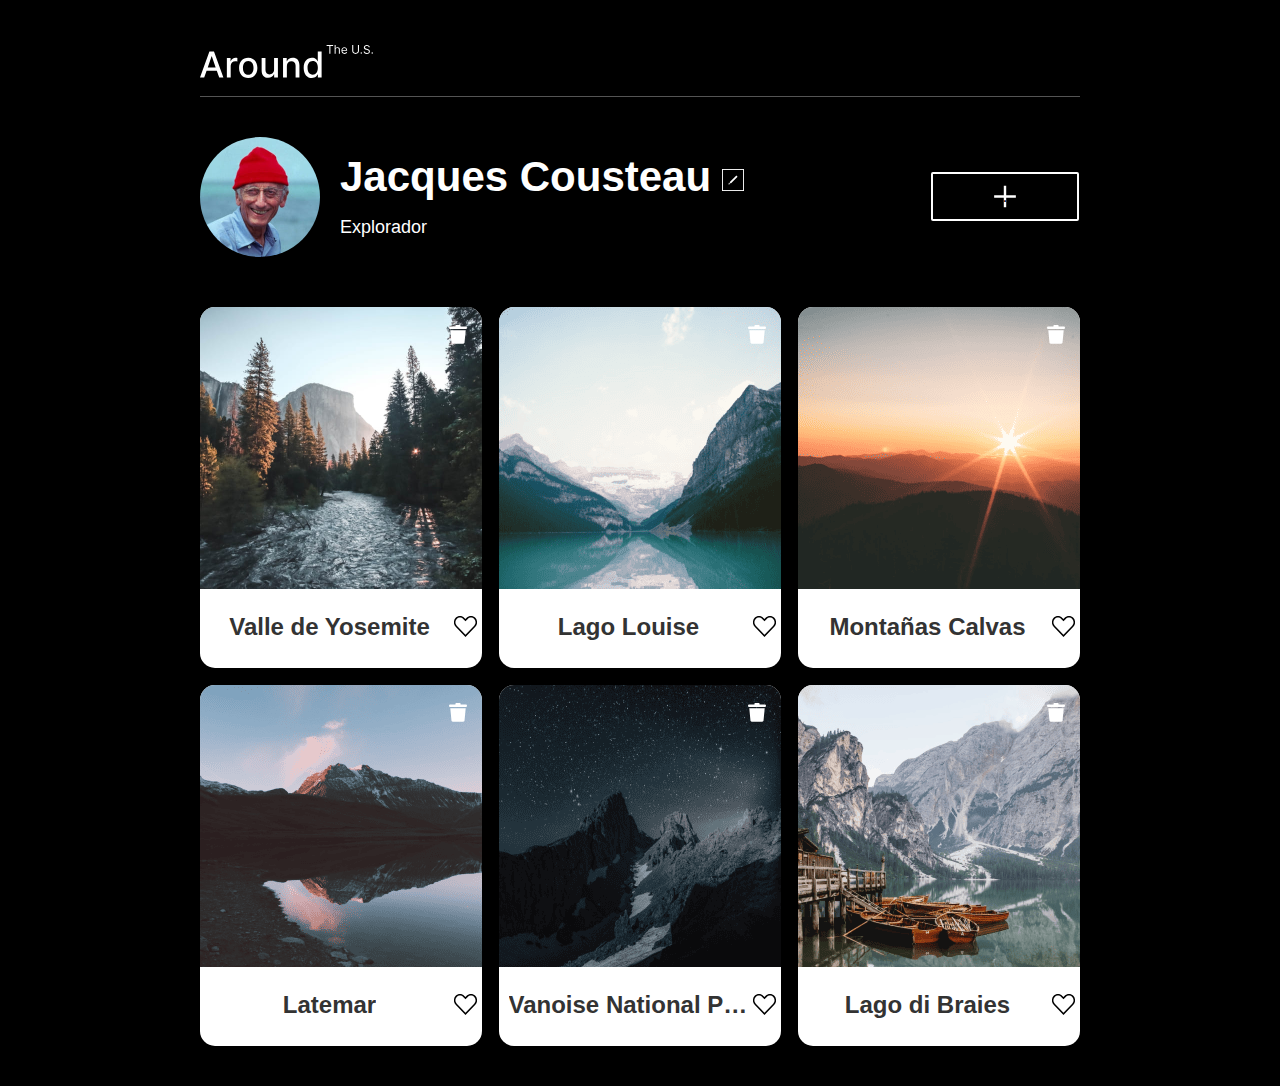
==== index.html @ 753c909e "add comprovation of form" ====
<!DOCTYPE html>
<html lang="en">
<head>
    <meta charset="UTF-8">
    <meta name="viewport" content="width=device-width, initial-scale=1.0">
    <meta name="keywords" content="HTML, CSS, JavaScript">
    <meta name="description" content="This is a website which represents a social network model in which you can create a profile, add photos and like them.">
    <meta name="author" content="Esteban Castañeda">
    <link rel="stylesheet" href="./pages/index.css">
    <link rel="icon" href="./image/icon.ico" type="image/x-icon">
    <title>around the US</title>
</head>
<body>
    <div class="page">
        <header class="header">
            <h1 class="header__title header__title_word"><img src="./image/header.svg" alt=""></h1>
        </header>
        <main class="content">
            <section class="profile">
                
                <img src="./image/perfil_image.jpg" alt="profile of a men" class="profile__image">
                <div class="profile__info">
                <ul class="profile__info-list">
                    <li><h1 class="profile__info-name" id="name">Jacques Cousteau</h1></li>
                    <li><p class="profile__info-description" id="description">Explorador</p></li>
                </ul>
                
                <button class="profile__edit-button" type="button">.</button>
                </div>
                <button class="profile__add-button" type="button">.</button>
            </section>
                <template id="modal-template">
                    <div class="modal hidden">
                        <div class="modal__content ">
                            <button class="close" type="button"></button>
                            <h2 class="modal__content_header">Editar perfil</h2>
                            <form class="modal__form form" novalidate>
                                <input type="text" id="nombre" placeholder="Nombre" class="modal__form_name modal__input" minlength="2" maxlength="40" required>
                                <span class="nombre-error modal__error"></span>
                                <input type="text" id="descripcion" placeholder="Acerca de mí" class="modal__form_description modal__input" min="2" max="200" required>
                                <span class="descripcion-error modal__error"></span>
                                <button type="submit" class="modal__content_button form__submit">Guardar</button>
                            </form>
                        </div>
                    </div>
                </template>
            <template id="modal__add-template">
                <div class="modal__add hidden">
                    <div class="modal__add-content">
                        <button class="close__add" type="button"></button>
                        <h2 class="modal__add-content-header">Nuevo Lugar</h2>
                        <form class="modal__add-form form" novalidate>
                            <input type="text" id="nombreAdd" placeholder="Titulo" class="modal__add-form-name modal__input " minlength="2" maxlength="30" required>
                            <span class="nombreAdd-error modal__error"></span>
                            <input type="url" id="imageAdd" placeholder="Enlace a la imagen" class="modal__add-form-description modal__input" required>
                            <span class="imageAdd-error modal__error"></span>
                            <button type="submit" class="modal__add-content-button form__submit">Crear</button>
                        </form>
                    </div>
                </div>
            </template>
            <template id="galery">
                <div class="galery__item">
                    <img src="" alt="landscape image" class="galery__item-image">
                    <button class="galery__item-delete-button"></button>
                    <div class="galery__item-content">
                    <p class="galery__item-name"></p>
                    <button class="galery__item-like-button"></button>
                    </div>
                </div>
            </template>

            <div id="galery__content"></div>

            <div id="popupimg" class="popupimg hidden">
                <div class="popupimg__content">
                    <button class="popupimg__content-close"></button>
                    <img src="" alt="imagen ampliada" class="popupimg__content-image">
                    <p class="popupimg__content-title"></p>
                </div>
            </div>
        </main>

    </div>
    <script src="./scripts/index.js"></script>
</body>
</html>
---- pages/index.css ----
@import url(../vendor/normalize.css);
@import url(../vendor/font.css);
@import url(../blocks/body.css);
@import url(../blocks/content.css);
@import url(../blocks/page.css);
@import url(../blocks/header.css);
@import url(../blocks/profile.css);
@import url(../blocks/galery.css);
@import url(../blocks/modal.css);
@import url(../blocks/modalAdd.css);
@import url(../blocks/hidden.css);
@import url(../blocks/popupi.css);
@import url(../blocks/formError.css);
@import url(../blocks/media.css);
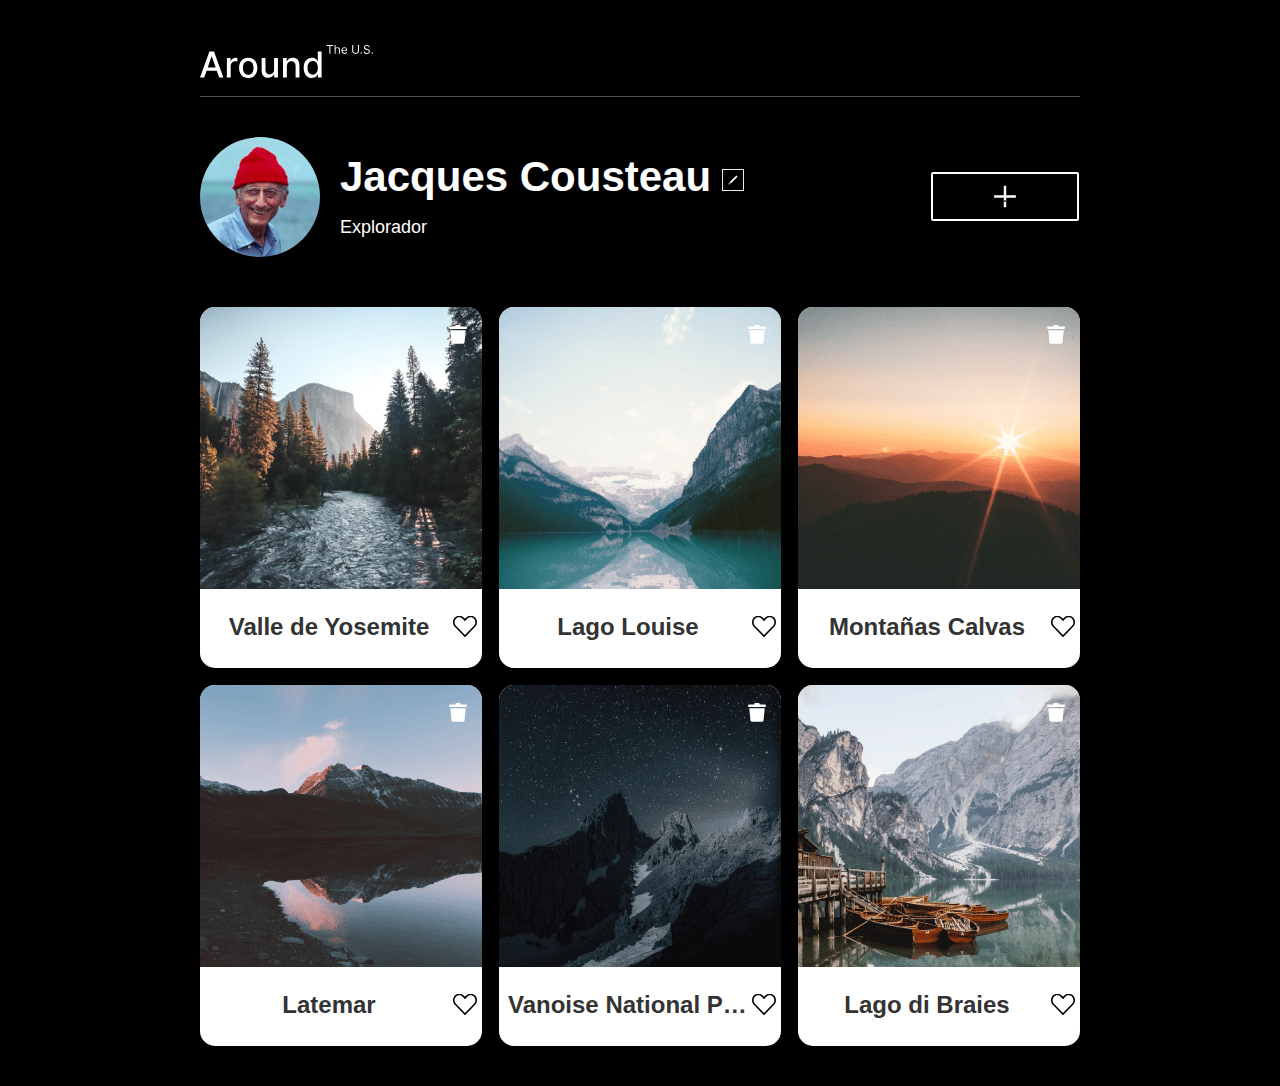
==== commit ed4484f1: "add class card and fromvalidator" ====
--- a/index.html
+++ b/index.html
@@ -29,7 +29,7 @@
                 </div>
                 <button class="profile__add-button" type="button">.</button>
             </section>
-                <template id="modal-template">
+                <div id="modal-edit-all">
                     <div class="modal hidden">
                         <div class="modal__content ">
                             <button class="close" type="button"></button>
@@ -37,15 +37,15 @@
                             <form class="modal__form form" novalidate>
                                 <input type="text" id="nombre" placeholder="Nombre" class="modal__form_name modal__input" minlength="2" maxlength="40" required>
                                 <span class="nombre-error modal__error"></span>
-                                <input type="text" id="descripcion" placeholder="Acerca de mí" class="modal__form_description modal__input" min="2" max="200" required>
+                                <input type="text" id="descripcion" placeholder="Acerca de mí" class="modal__form_description modal__input" minlength="2" maxlength="200" required>
                                 <span class="descripcion-error modal__error"></span>
                                 <button type="submit" class="modal__content_button form__submit">Guardar</button>
                             </form>
                         </div>
                     </div>
-                </template>
-            <template id="modal__add-template">
-                <div class="modal__add hidden">
+                </div>
+            <div id="modal__add-all">
+                <div class="modal__add hidden modal">       
                     <div class="modal__add-content">
                         <button class="close__add" type="button"></button>
                         <h2 class="modal__add-content-header">Nuevo Lugar</h2>
@@ -58,13 +58,13 @@
                         </form>
                     </div>
                 </div>
-            </template>
+            </div>
             <template id="galery">
                 <div class="galery__item">
                     <img src="" alt="landscape image" class="galery__item-image">
                     <button class="galery__item-delete-button"></button>
                     <div class="galery__item-content">
-                    <p class="galery__item-name"></p>
+                    <p class="galery__item-name">   </p>
                     <button class="galery__item-like-button"></button>
                     </div>
                 </div>
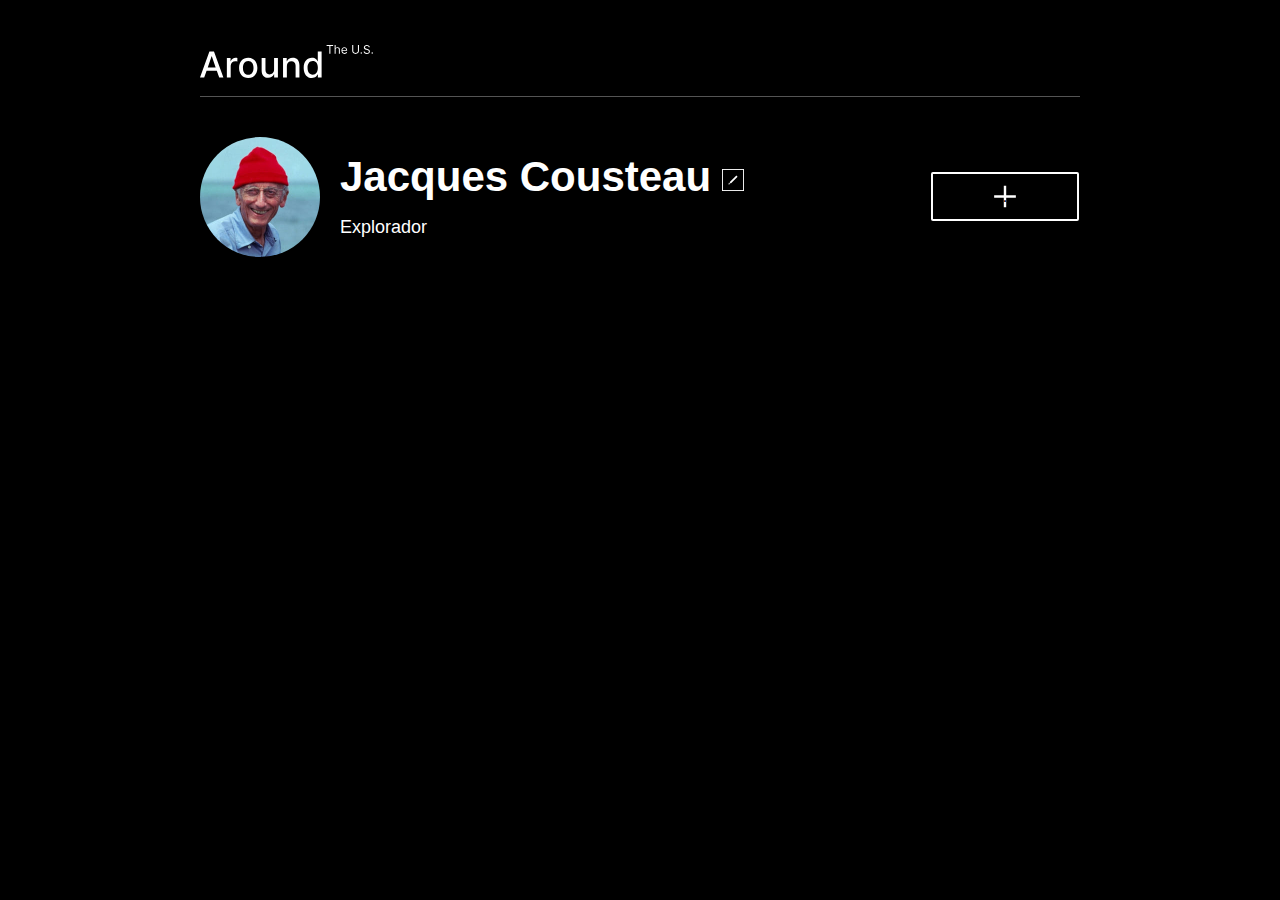
==== commit 5249683c: "add callbacks of popform and popupimage" ====
--- a/index.html
+++ b/index.html
@@ -32,7 +32,7 @@
                 <div id="modal-edit-all">
                     <div class="modal hidden">
                         <div class="modal__content ">
-                            <button class="close" type="button"></button>
+                            <button class="close popup__close" type="button"></button>
                             <h2 class="modal__content_header">Editar perfil</h2>
                             <form class="modal__form form" novalidate>
                                 <input type="text" id="nombre" placeholder="Nombre" class="modal__form_name modal__input" minlength="2" maxlength="40" required>
@@ -44,15 +44,15 @@
                         </div>
                     </div>
                 </div>
-            <div id="modal__add-all">
+            <div id="modal__add-all" class="modal__add-all">
                 <div class="modal__add hidden modal">       
                     <div class="modal__add-content">
-                        <button class="close__add" type="button"></button>
+                        <button class="close__add popup__close" type="button"></button>
                         <h2 class="modal__add-content-header">Nuevo Lugar</h2>
                         <form class="modal__add-form form" novalidate>
-                            <input type="text" id="nombreAdd" placeholder="Titulo" class="modal__add-form-name modal__input " minlength="2" maxlength="30" required>
+                            <input type="text" id="nombreAdd" name='title' placeholder="Titulo" class="modal__add-form-name modal__input " minlength="2" maxlength="30" required>
                             <span class="nombreAdd-error modal__error"></span>
-                            <input type="url" id="imageAdd" placeholder="Enlace a la imagen" class="modal__add-form-description modal__input" required>
+                            <input type="url" id="imageAdd" name="link" placeholder="Enlace a la imagen" class="modal__add-form-description modal__input" required>
                             <span class="imageAdd-error modal__error"></span>
                             <button type="submit" class="modal__add-content-button form__submit">Crear</button>
                         </form>
@@ -74,7 +74,7 @@
 
             <div id="popupimg" class="popupimg hidden">
                 <div class="popupimg__content">
-                    <button class="popupimg__content-close"></button>
+                    <button class="popupimg__content-close popup__close"></button>
                     <img src="" alt="imagen ampliada" class="popupimg__content-image">
                     <p class="popupimg__content-title"></p>
                 </div>
@@ -82,6 +82,6 @@
         </main>
 
     </div>
-    <script src="./scripts/index.js"></script>
+    <script type="module" src="./scripts/index.js"></script>
 </body>
 </html>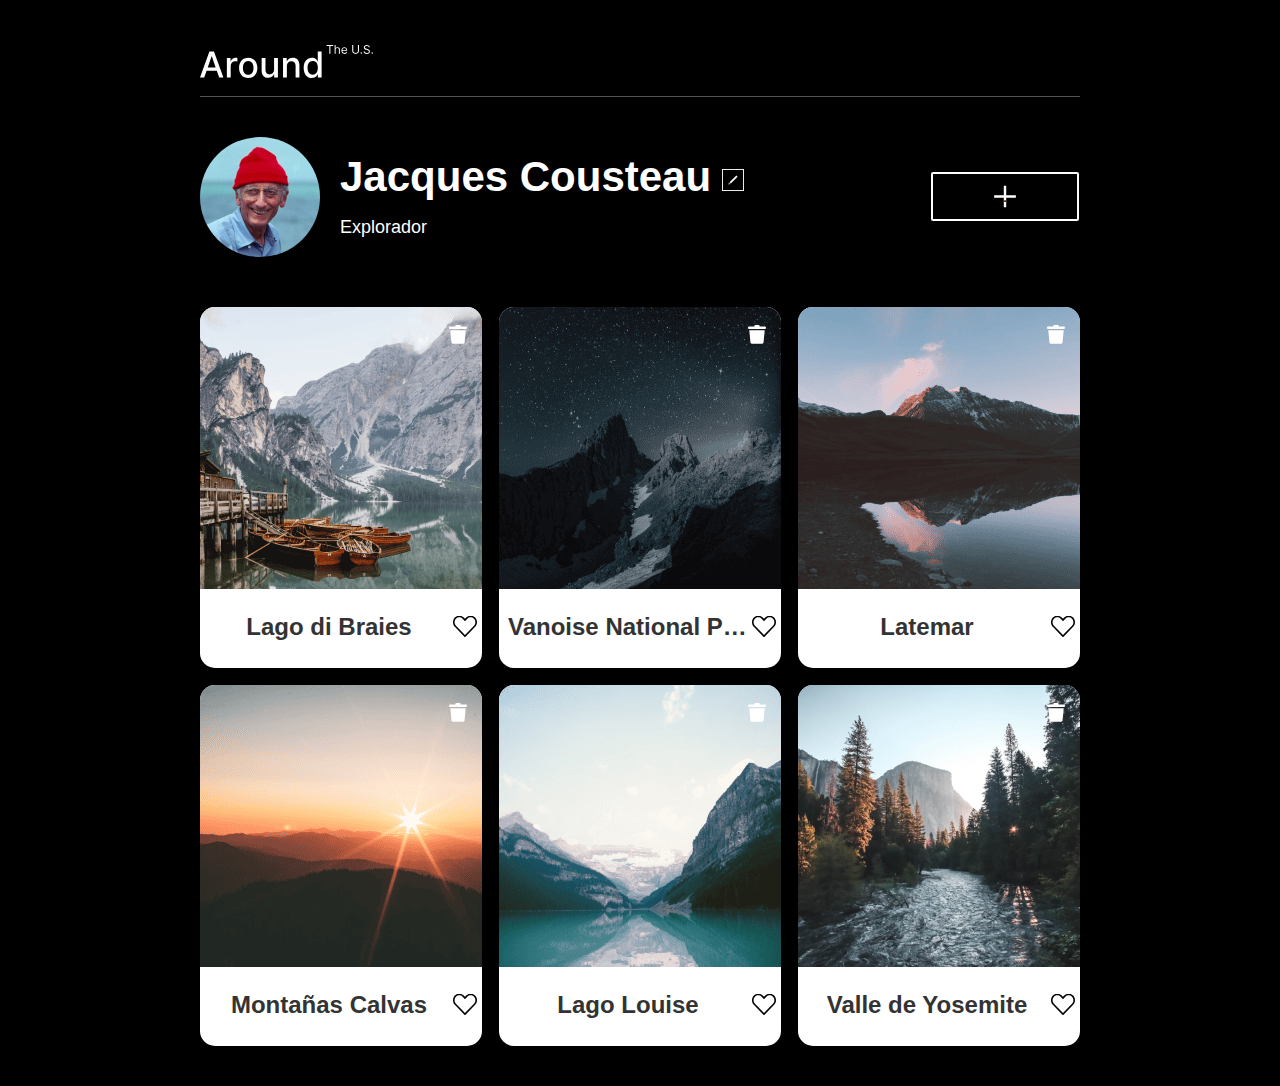
==== commit c52c052b: "changes in folder organization" ====
--- a/index.html
+++ b/index.html
@@ -82,6 +82,6 @@
         </main>
 
     </div>
-    <script type="module" src="./scripts/index.js"></script>
+    <script type="module" src="./pages/index.js"></script>
 </body>
 </html>